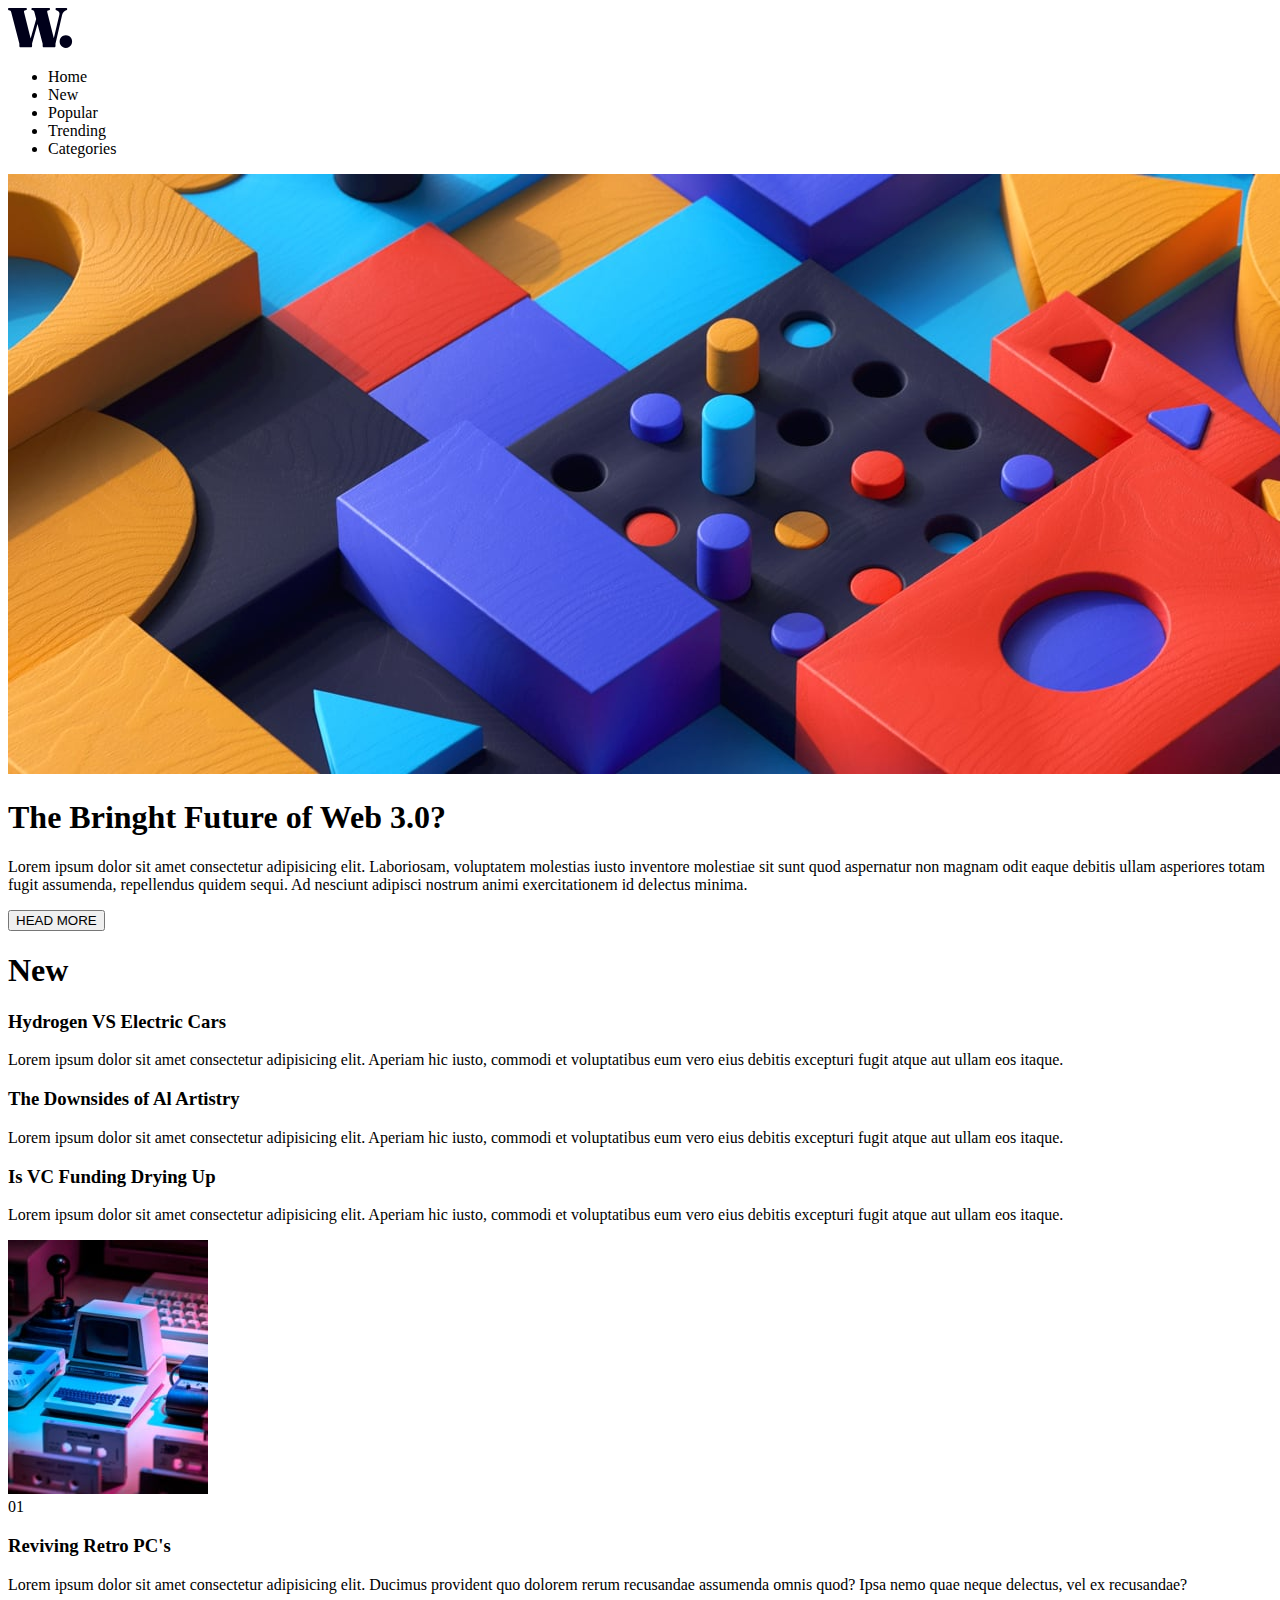
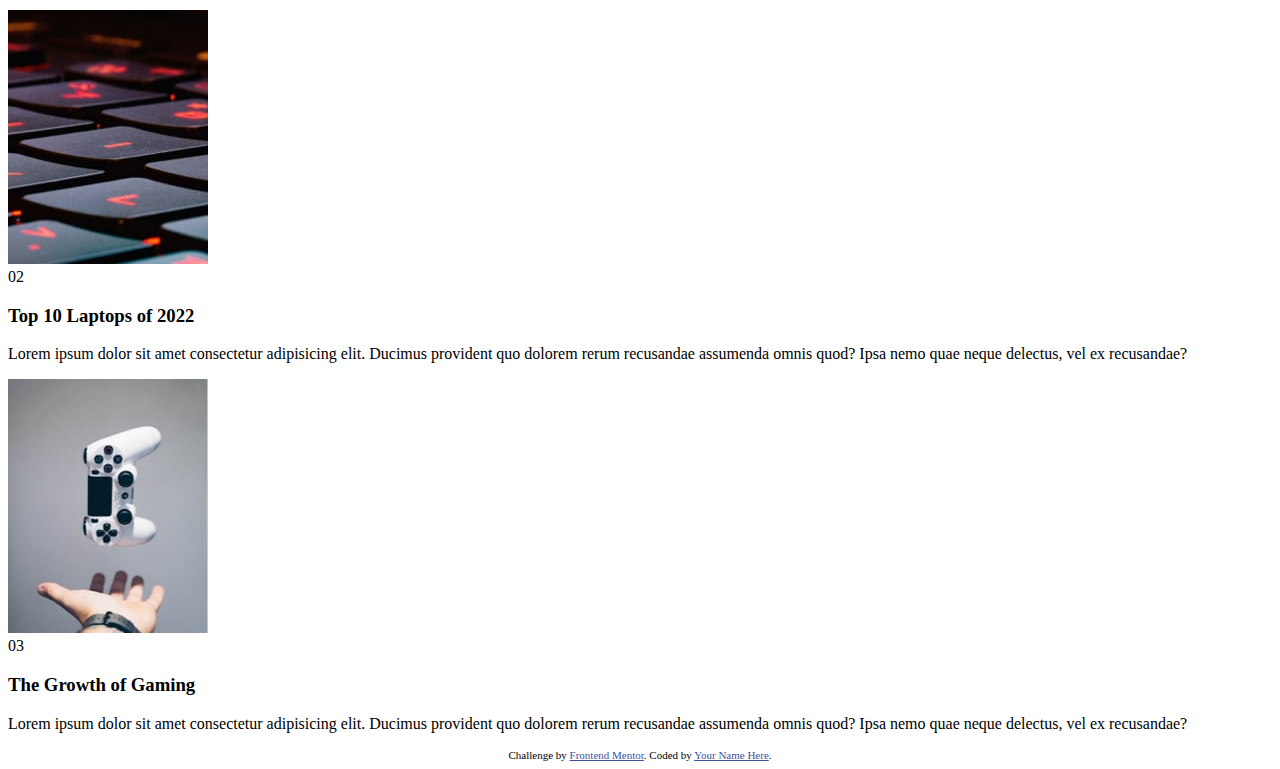
==== news-homepage-main/index.html @ 05798eb9 "Começando um novo projeto de Homepage com HTML e CSS" ====
<!DOCTYPE html>
<html lang="pt-br">
<head>
  <meta charset="UTF-8">
  <meta name="viewport" content="width=device-width, initial-scale=1.0"> <!-- displays site properly based on user's device -->

  <link rel="icon" type="image/png" sizes="32x32" href="./assets/images/favicon-32x32.png">
  
  <title>Frontend Mentor | News homepage</title>

  <!-- Feel free to remove these styles or customise in your own stylesheet 👍 -->
  <style>
    .attribution { font-size: 11px; text-align: center; }
    .attribution a { color: hsl(228, 45%, 44%); }
  </style>
</head>
<body>
  <main id="container-main">
    <header id="container-header">
      <img src="/news-homepage-main/assets/images/logo.svg" alt="logo">
  
      <ul>
        <li>Home</li>
        <li>New</li>
        <li>Popular</li>
        <li>Trending</li>
        <li>Categories</li>
      </ul>
    </header>

    <section>
      <div>
        <img src="/news-homepage-main/assets/images/image-web-3-desktop.jpg" alt="imagem principal">
      </div>
  
      <div>
        <h1>The Bringht Future of Web 3.0?</h1>
      </div>
  
      <div>
        <p>Lorem ipsum dolor sit amet consectetur adipisicing elit. Laboriosam, voluptatem molestias iusto inventore molestiae sit sunt quod aspernatur non magnam odit eaque debitis ullam asperiores totam fugit assumenda, repellendus quidem sequi. Ad nesciunt adipisci nostrum animi exercitationem id delectus minima.</p>
        <button>HEAD MORE</button>
      </div>
    </section>
    
    <section>
      <div>
        <h1>New</h1>
        <div>
          <h3>Hydrogen VS Electric Cars</h3>
          <p>Lorem ipsum dolor sit amet consectetur adipisicing elit. Aperiam hic iusto, commodi et voluptatibus eum vero eius debitis excepturi fugit atque aut ullam eos itaque.</p>
        </div>
  
        <div>
          <h3>The Downsides of Al Artistry</h3>
          <p>Lorem ipsum dolor sit amet consectetur adipisicing elit. Aperiam hic iusto, commodi et voluptatibus eum vero eius debitis excepturi fugit atque aut ullam eos itaque.</p>
        </div>
  
        <div>
          <h3>Is VC Funding Drying Up</h3>
          <p>Lorem ipsum dolor sit amet consectetur adipisicing elit. Aperiam hic iusto, commodi et voluptatibus eum vero eius debitis excepturi fugit atque aut ullam eos itaque.</p>
        </div>
      </div>
    </section>
    
    <section>
      <div>
        <div>
          <div>
            <img src="/news-homepage-main/assets/images/image-retro-pcs.jpg" alt="retro">
          </div>
          <div>
            <span>01</span>
            <h3>Reviving Retro PC's</h3>
            <p>
              Lorem ipsum dolor sit amet consectetur adipisicing elit. Ducimus provident quo dolorem rerum recusandae assumenda omnis quod? Ipsa nemo quae neque delectus, vel ex recusandae?
            </p>
          </div>
        </div>
  
        <div>
          <div>
            <img src="/news-homepage-main/assets/images/image-top-laptops.jpg" alt="laptops">
          </div>
          <div>
            <span>02</span>
            <h3>Top 10 Laptops of 2022</h3>
            <p>
              Lorem ipsum dolor sit amet consectetur adipisicing elit. Ducimus provident quo dolorem rerum recusandae assumenda omnis quod? Ipsa nemo quae neque delectus, vel ex recusandae?
            </p>
          </div>
        </div>
  
        <div>
          <div>
            <img src="/news-homepage-main/assets/images/image-gaming-growth.jpg" alt="gaming control">
          </div>
          <div>
            <span>03</span>
            <h3>The Growth of Gaming</h3>
            <p>
              Lorem ipsum dolor sit amet consectetur adipisicing elit. Ducimus provident quo dolorem rerum recusandae assumenda omnis quod? Ipsa nemo quae neque delectus, vel ex recusandae?
            </p>
          </div>
        </div>
      </div>
    </section>

    <div class="attribution">
      Challenge by <a href="https://www.frontendmentor.io?ref=challenge" target="_blank">Frontend Mentor</a>. 
      Coded by <a href="#">Your Name Here</a>.
    </div>
  </main>
</body>
</html>
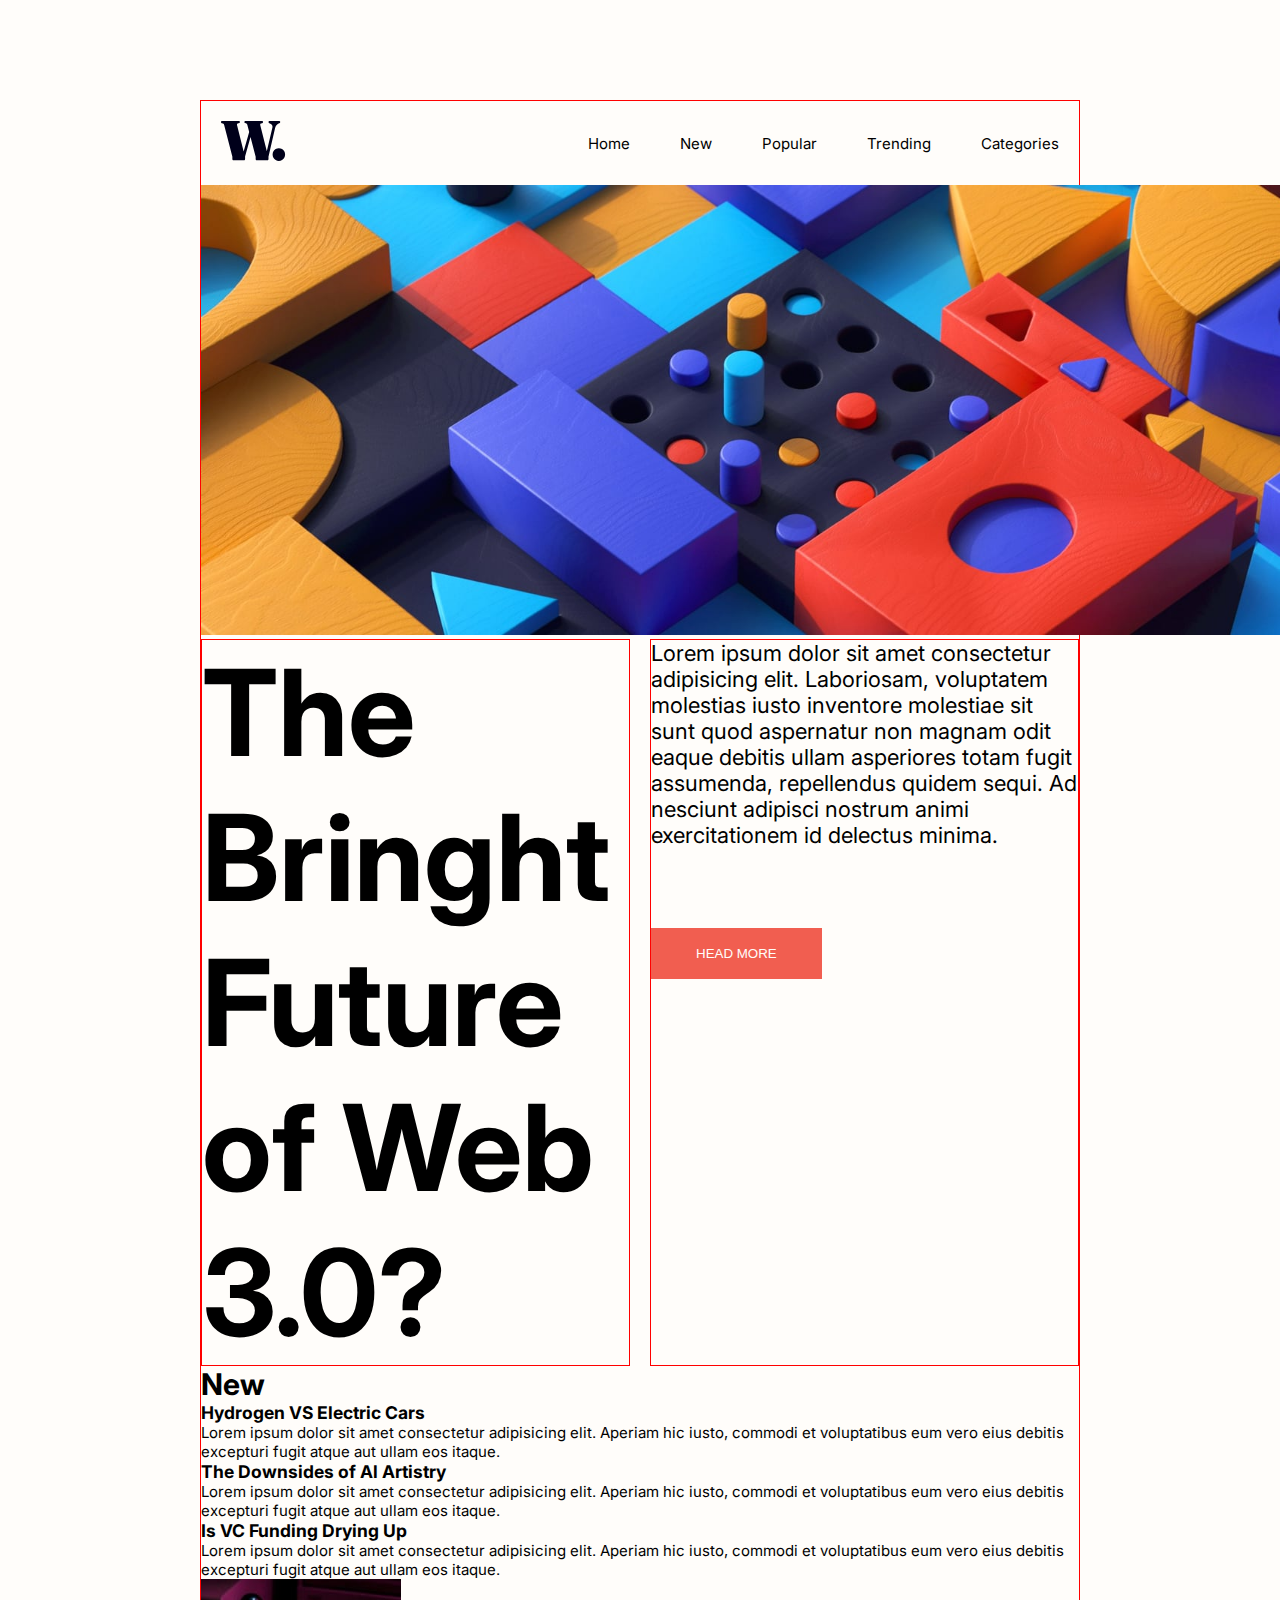
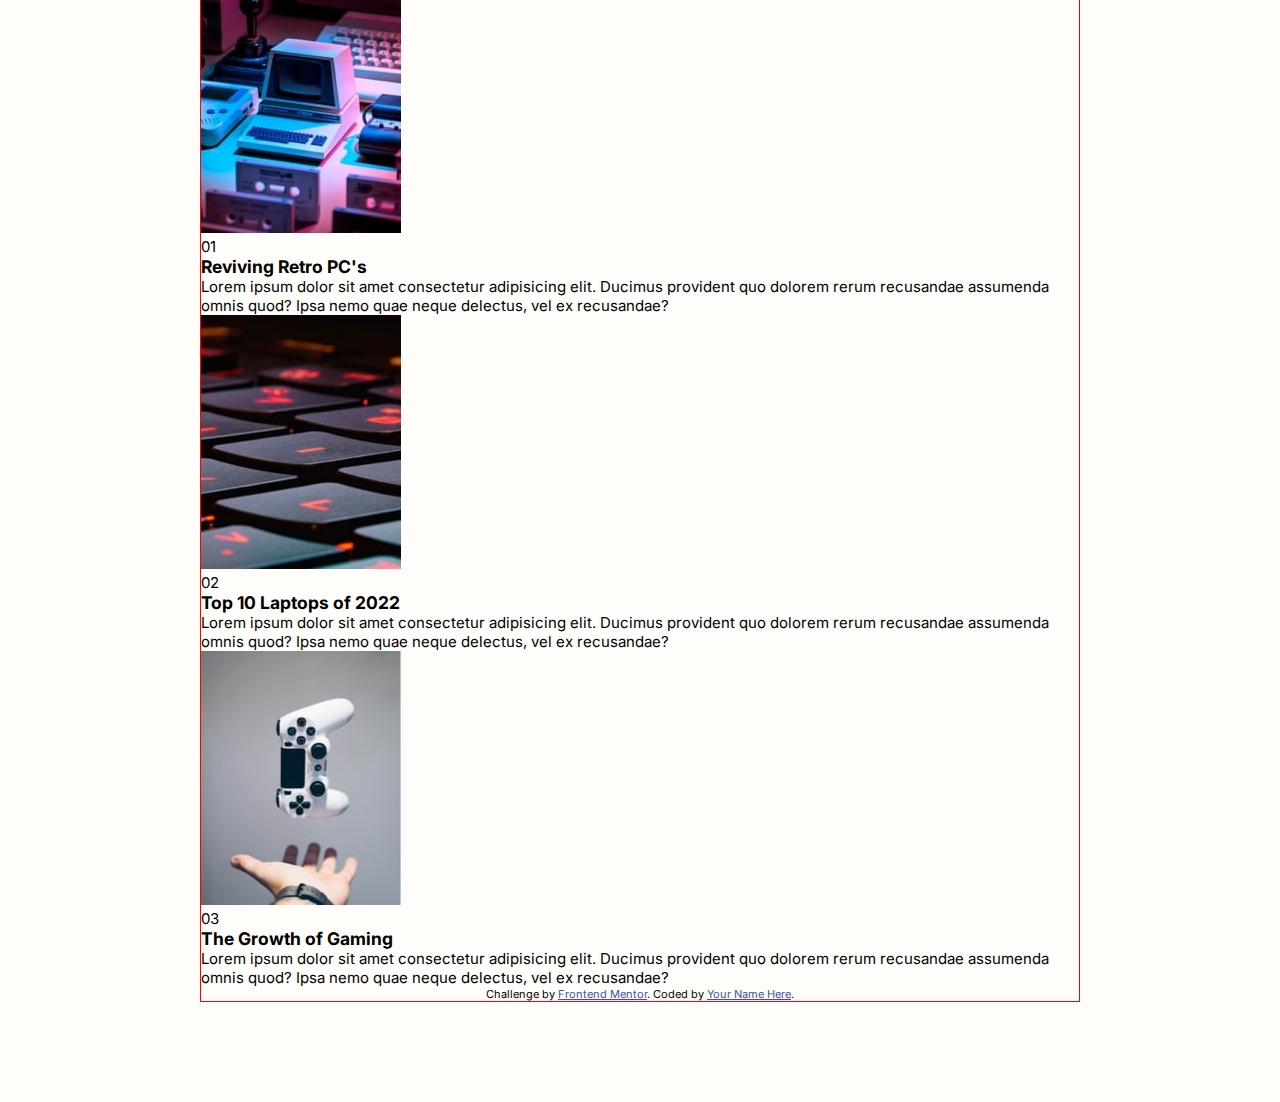
==== commit 0897b184: "manipulei o Header e alguns detalhes da section" ====
--- a/news-homepage-main/index.html
+++ b/news-homepage-main/index.html
@@ -8,6 +8,8 @@
   
   <title>Frontend Mentor | News homepage</title>
 
+  <link rel="stylesheet" href="style.css">
+
   <!-- Feel free to remove these styles or customise in your own stylesheet 👍 -->
   <style>
     .attribution { font-size: 11px; text-align: center; }
@@ -17,29 +19,32 @@
 <body>
   <main id="container-main">
     <header id="container-header">
-      <img src="/news-homepage-main/assets/images/logo.svg" alt="logo">
-  
-      <ul>
-        <li>Home</li>
-        <li>New</li>
-        <li>Popular</li>
-        <li>Trending</li>
-        <li>Categories</li>
-      </ul>
+      <div>
+        <img src="/news-homepage-main/assets/images/logo.svg" alt="logo">
+      </div>
+      <div>
+        <ul id="list-menu">
+          <li>Home</li>
+          <li>New</li>
+          <li>Popular</li>
+          <li>Trending</li>
+          <li>Categories</li>
+        </ul>
+      </div>
     </header>
 
     <section>
-      <div>
-        <img src="/news-homepage-main/assets/images/image-web-3-desktop.jpg" alt="imagem principal">
-      </div>
+        <img class="image-principal" src="/news-homepage-main/assets/images/image-web-3-desktop.jpg" alt="imagem principal">
   
-      <div>
-        <h1>The Bringht Future of Web 3.0?</h1>
-      </div>
-  
-      <div>
-        <p>Lorem ipsum dolor sit amet consectetur adipisicing elit. Laboriosam, voluptatem molestias iusto inventore molestiae sit sunt quod aspernatur non magnam odit eaque debitis ullam asperiores totam fugit assumenda, repellendus quidem sequi. Ad nesciunt adipisci nostrum animi exercitationem id delectus minima.</p>
-        <button>HEAD MORE</button>
+      <div id="titulo-text">
+        <div class="h1-big">
+          <h1>The Bringht Future of Web 3.0?</h1>
+        </div>
+    
+        <div class="p-text">
+          <p>Lorem ipsum dolor sit amet consectetur adipisicing elit. Laboriosam, voluptatem molestias iusto inventore molestiae sit sunt quod aspernatur non magnam odit eaque debitis ullam asperiores totam fugit assumenda, repellendus quidem sequi. Ad nesciunt adipisci nostrum animi exercitationem id delectus minima.</p>
+          <button class="bt">HEAD MORE</button>
+        </div>
       </div>
     </section>
     
--- a/news-homepage-main/style.css
+++ b/news-homepage-main/style.css
@@ -0,0 +1,66 @@
+@import url('https://fonts.googleapis.com/css2?family=Inter:wght@400;700;800&family=Lexend+Deca&family=Oswald:wght@200&display=swap');
+
+* {
+    padding: 0;
+    margin: 0;
+    box-sizing: border-box;
+}
+
+body {
+    background-color: hsl(36, 100%, 99%);
+    font-family: Inter, sans sans-serif;
+    font-size: 15px;
+}
+
+#container-main {
+    margin: 100px 200px;
+    border: red solid 1px;
+}
+
+#container-header {
+    display: flex;
+    justify-content: space-between;
+    align-items: center;
+    flex-direction: row;
+    padding: 20px;
+}
+
+#list-menu {
+    display: flex;
+    align-items: center;
+    flex-direction: row;
+    gap: 50px;
+    list-style-type: none;
+}
+
+.image-principal {
+    width: 1100px;
+    height: 450px;
+}
+
+#titulo-text {
+    display: flex;
+    flex-direction: row;
+    gap: 20px;
+}
+
+.h1-big {
+    border: red solid 1px;
+    width: 540px;
+    font-size: 60px;
+}
+
+.p-text {
+    border: red solid 1px;
+    width: 540px;
+    font-size: 22px;
+}
+
+.bt {
+    margin-top: 80px;
+    background-color: hsl(5, 85%, 63%);
+    color: hsl(36, 100%, 99%);
+    border: none;
+    padding: 18px 45px;
+
+}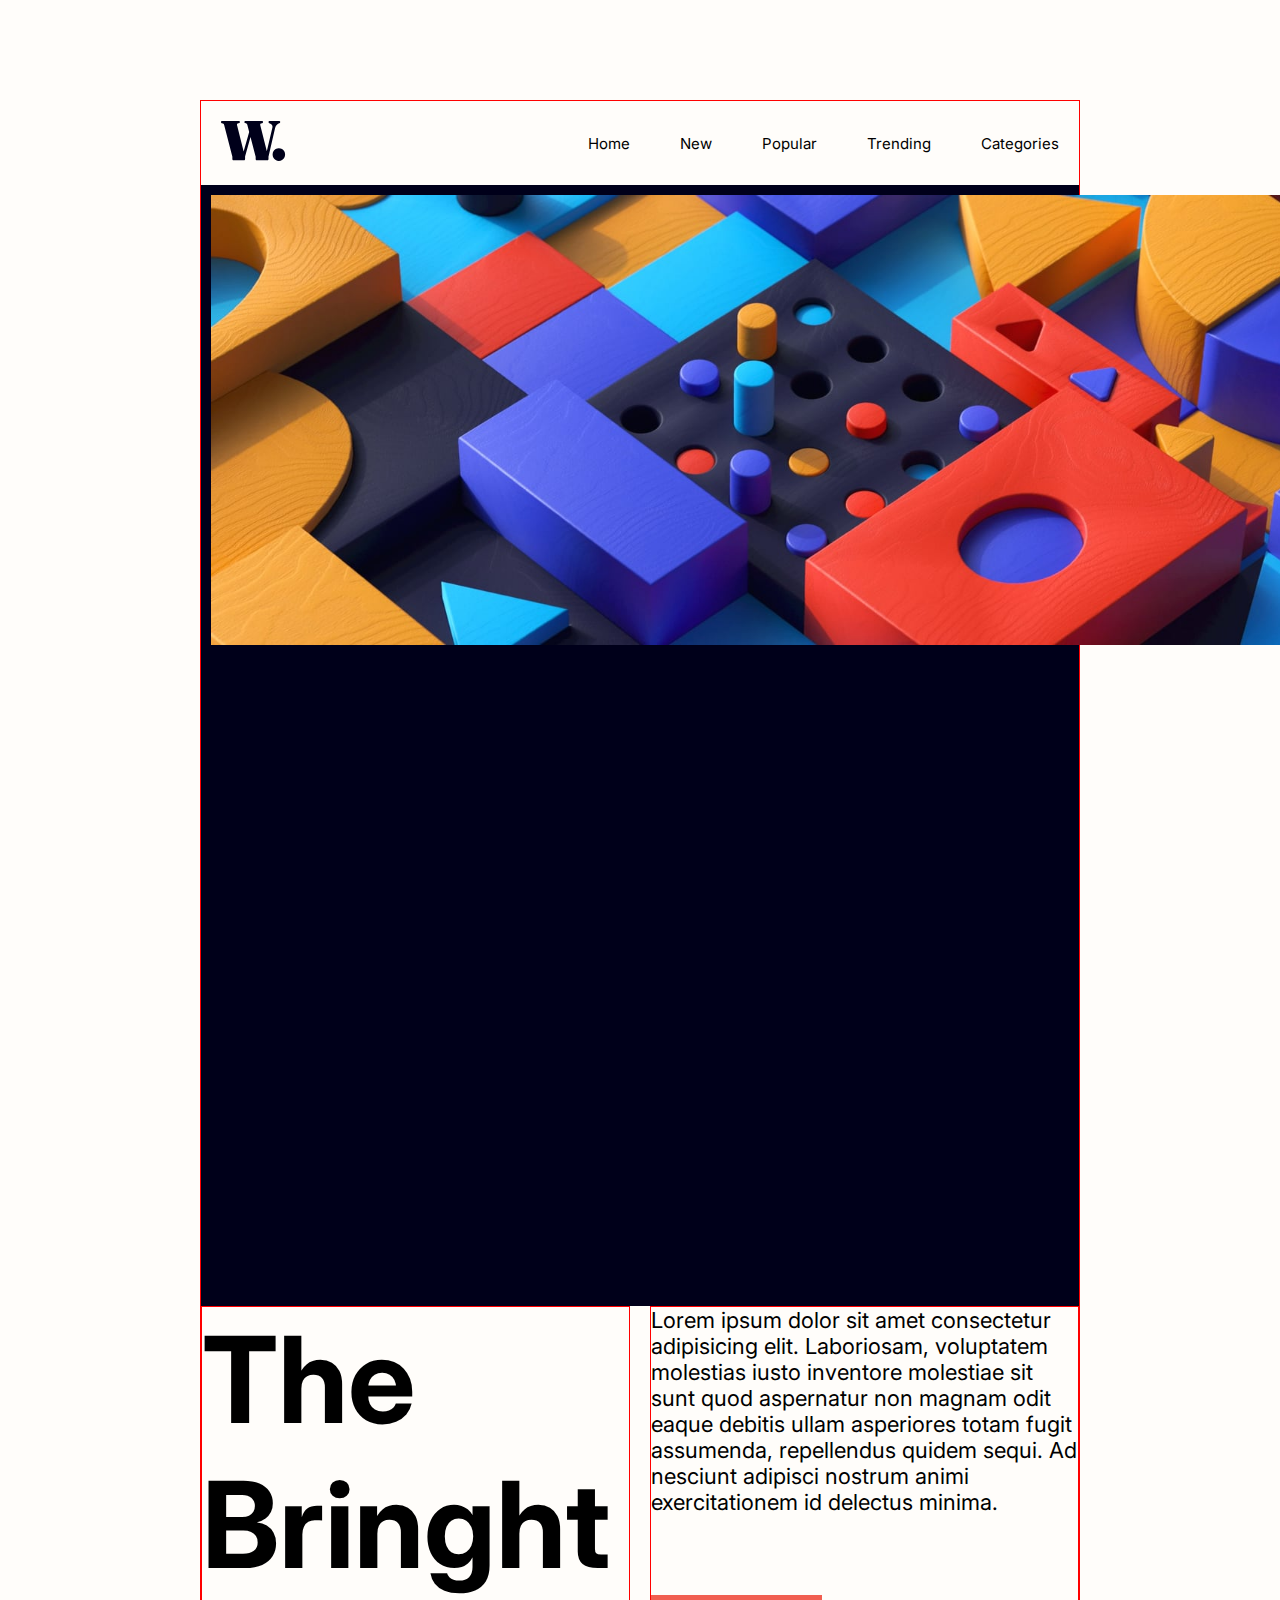
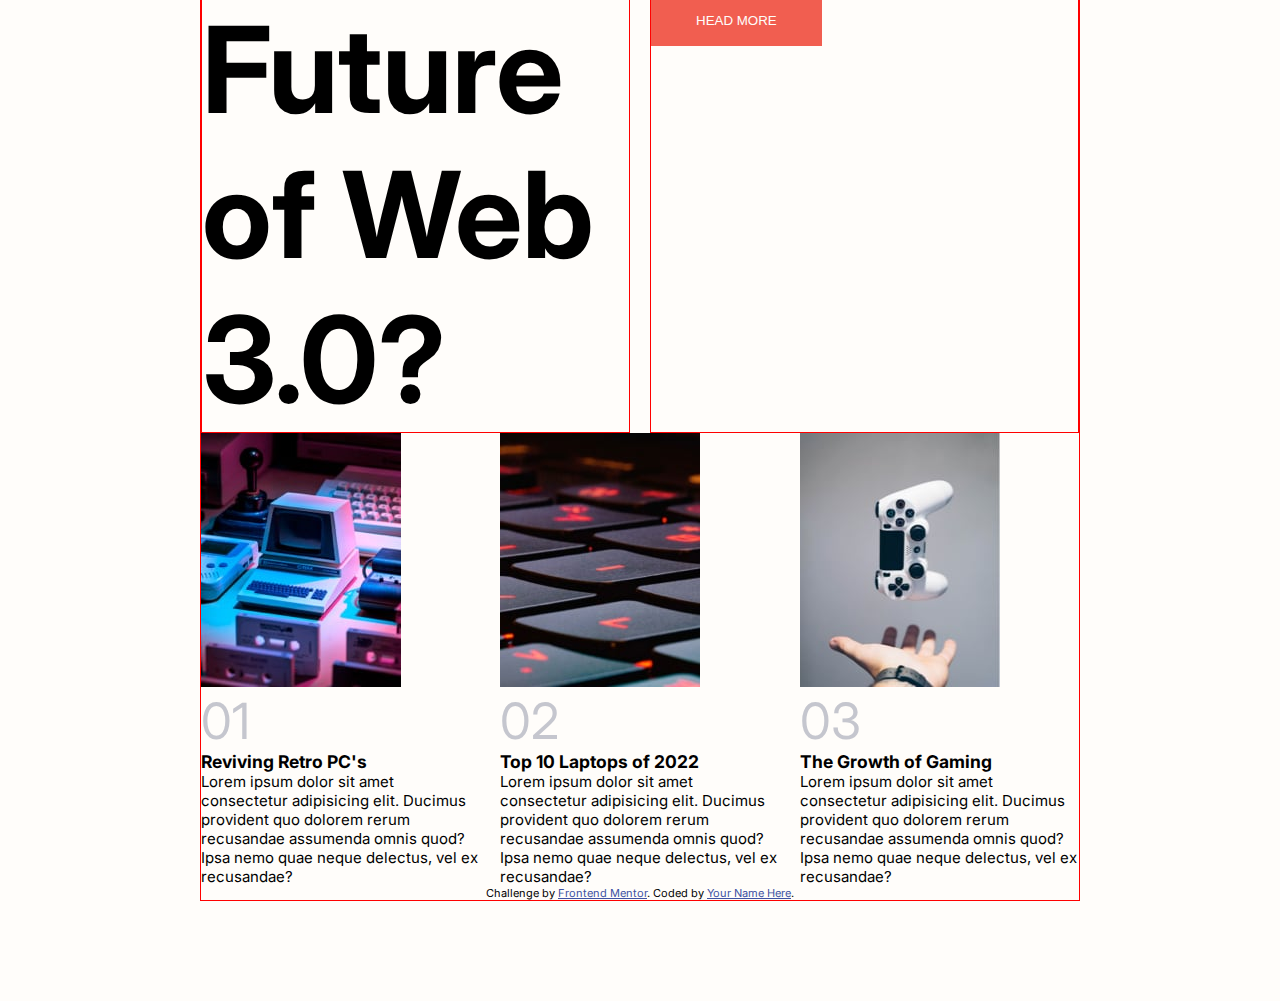
==== commit dfd7d4a8: "continuei os estudos de flex-box" ====
--- a/news-homepage-main/index.html
+++ b/news-homepage-main/index.html
@@ -33,9 +33,32 @@
       </div>
     </header>
 
-    <section>
-        <img class="image-principal" src="/news-homepage-main/assets/images/image-web-3-desktop.jpg" alt="imagem principal">
-  
+    <section id="section1">
+      <div class="aside">
+        <div>
+          <img class="image-principal" src="/news-homepage-main/assets/images/image-web-3-desktop.jpg" alt="imagem principal">
+        </div>
+        <div class="parag">
+          <div class="h1-aside">
+            <h1>New</h1>
+          </div>
+          <div class="items">
+            <h3>Hydrogen VS Electric Cars</h3>
+            <p>Lorem ipsum dolor sit amet consectetur adipisicing elit. Aperiam hic iusto, commodi et voluptatibus eum vero eius debitis excepturi fugit atque aut ullam eos itaque.</p>
+          </div>
+    
+          <div class="items">
+            <h3>The Downsides of Al Artistry</h3>
+            <p>Lorem ipsum dolor sit amet consectetur adipisicing elit. Aperiam hic iusto, commodi et voluptatibus eum vero eius debitis excepturi fugit atque aut ullam eos itaque.</p>
+          </div>
+    
+          <div class="items">
+            <h3>Is VC Funding Drying Up</h3>
+            <p>Lorem ipsum dolor sit amet consectetur adipisicing elit. Aperiam hic iusto, commodi et voluptatibus eum vero eius debitis excepturi fugit atque aut ullam eos itaque.</p>
+          </div>
+        </div>
+      </div>
+
       <div id="titulo-text">
         <div class="h1-big">
           <h1>The Bringht Future of Web 3.0?</h1>
@@ -48,29 +71,9 @@
       </div>
     </section>
     
-    <section>
-      <div>
-        <h1>New</h1>
-        <div>
-          <h3>Hydrogen VS Electric Cars</h3>
-          <p>Lorem ipsum dolor sit amet consectetur adipisicing elit. Aperiam hic iusto, commodi et voluptatibus eum vero eius debitis excepturi fugit atque aut ullam eos itaque.</p>
-        </div>
-  
-        <div>
-          <h3>The Downsides of Al Artistry</h3>
-          <p>Lorem ipsum dolor sit amet consectetur adipisicing elit. Aperiam hic iusto, commodi et voluptatibus eum vero eius debitis excepturi fugit atque aut ullam eos itaque.</p>
-        </div>
-  
-        <div>
-          <h3>Is VC Funding Drying Up</h3>
-          <p>Lorem ipsum dolor sit amet consectetur adipisicing elit. Aperiam hic iusto, commodi et voluptatibus eum vero eius debitis excepturi fugit atque aut ullam eos itaque.</p>
-        </div>
-      </div>
-    </section>
-    
-    <section>
-      <div>
-        <div>
+    <section id="section2">
+      <div class="itemsSection2">
+        <div class="parag2">
           <div>
             <img src="/news-homepage-main/assets/images/image-retro-pcs.jpg" alt="retro">
           </div>
@@ -82,8 +85,10 @@
             </p>
           </div>
         </div>
-  
-        <div>
+      </div>
+
+      <div class="itemsSection2">
+        <div class="parag2">
           <div>
             <img src="/news-homepage-main/assets/images/image-top-laptops.jpg" alt="laptops">
           </div>
@@ -95,8 +100,10 @@
             </p>
           </div>
         </div>
-  
-        <div>
+      </div>
+
+      <div class="itemsSection2">
+        <div class="parag2">
           <div>
             <img src="/news-homepage-main/assets/images/image-gaming-growth.jpg" alt="gaming control">
           </div>
--- a/news-homepage-main/style.css
+++ b/news-homepage-main/style.css
@@ -15,6 +15,8 @@
 #container-main {
     margin: 100px 200px;
     border: red solid 1px;
+    display: flex;
+    flex-direction: column;
 }
 
 #container-header {
@@ -38,10 +40,37 @@
     height: 450px;
 }
 
+#section1 {
+    display: flex;
+    flex-direction:column;
+}
+
 #titulo-text {
     display: flex;
     flex-direction: row;
     gap: 20px;
+}
+
+.aside {
+    background-color: hsl(240, 100%, 5%);
+    display: flex;
+    flex-direction: row;
+    padding: 10px;
+}
+
+.parag {
+    display: flex;
+    flex-direction: column;
+}
+
+.h1-aside > h1 {
+    color: hsl(35, 77%, 62%);
+}
+.items > h3 {
+    color: hsl(36, 100%, 99%);
+}
+.items > p {
+    color: hsl(233, 8%, 79%);
 }
 
 .h1-big {
@@ -62,5 +91,26 @@
     color: hsl(36, 100%, 99%);
     border: none;
     padding: 18px 45px;
+}
 
+#section2 {
+    display: flex;
+    flex-direction: row;
+    gap: 20px;
+}
+
+.itemsSection2 {
+    display: flex;
+    align-items: center;
+    flex-direction: row;
+    gap: 20px;
+}
+
+.parag2 {
+    gap: 10px;
+}
+
+span {
+    font-size: 50px;
+    color: hsl(233, 8%, 79%);
 }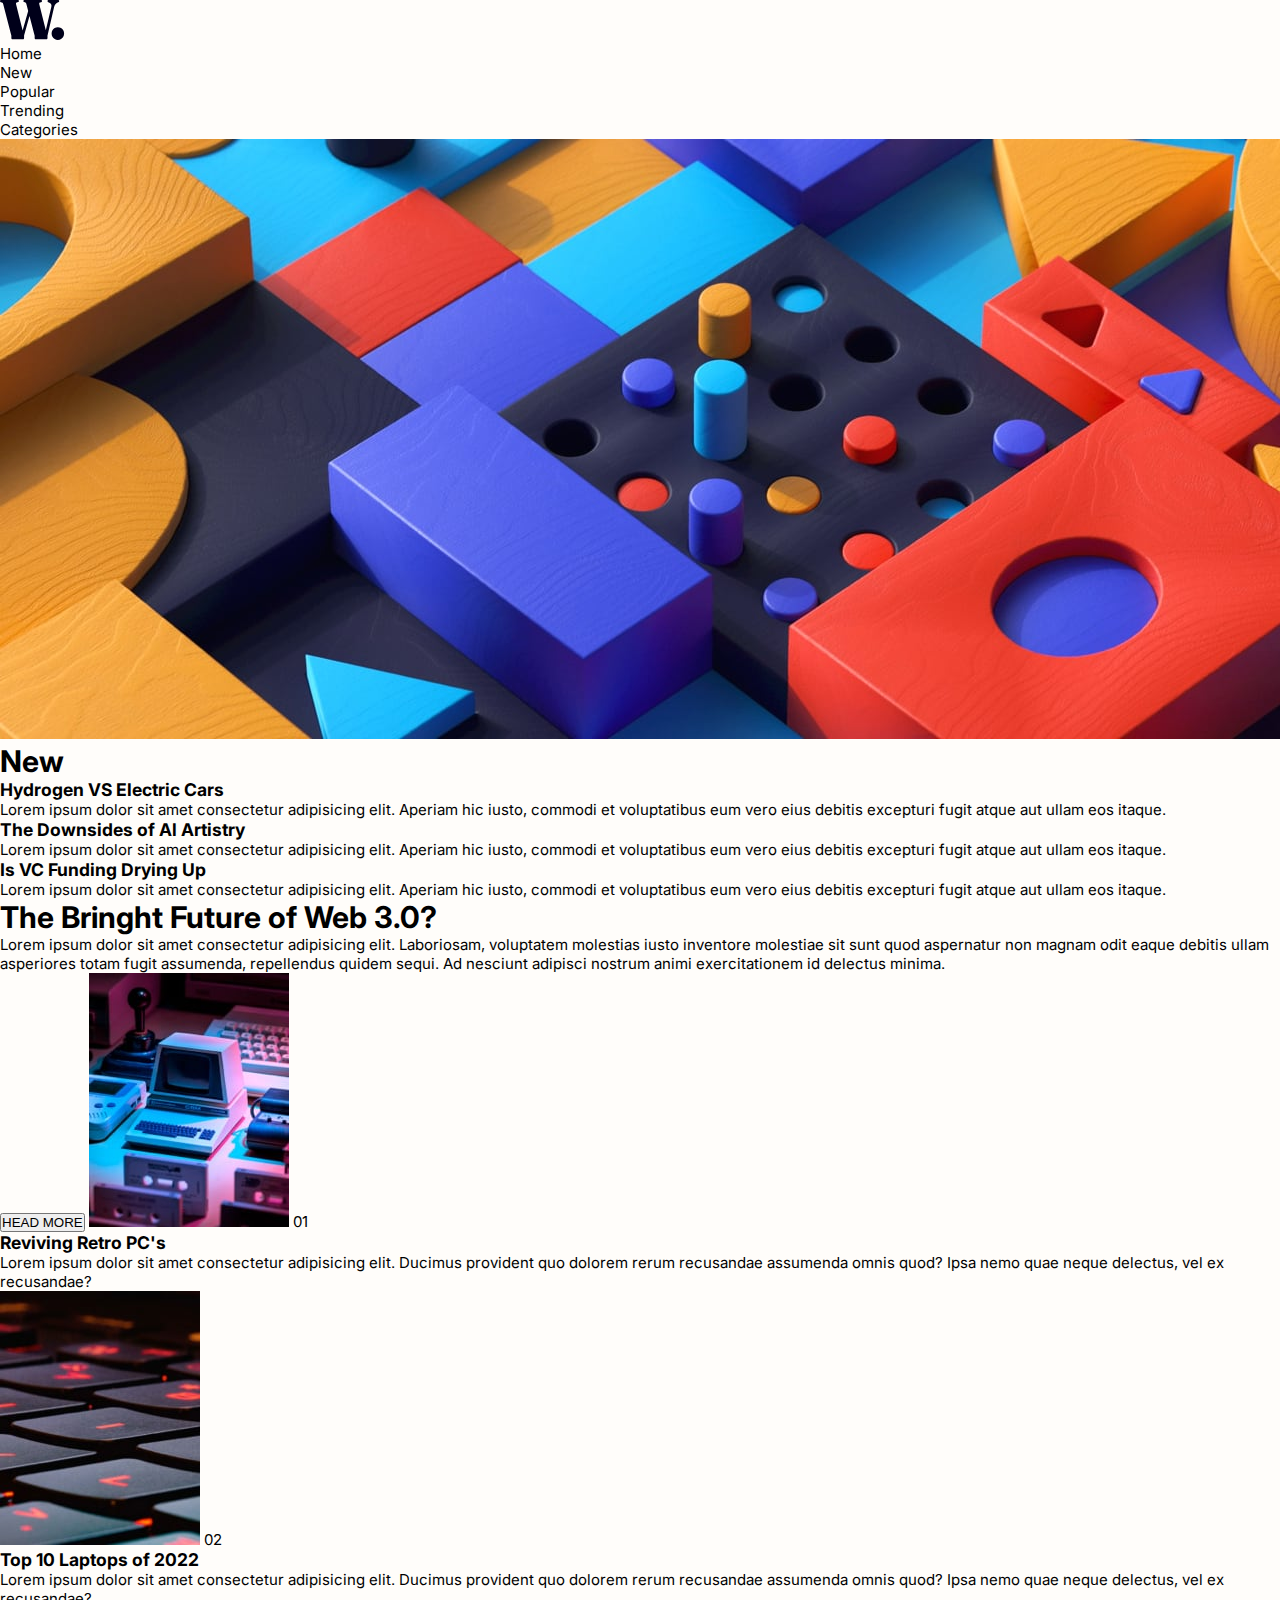
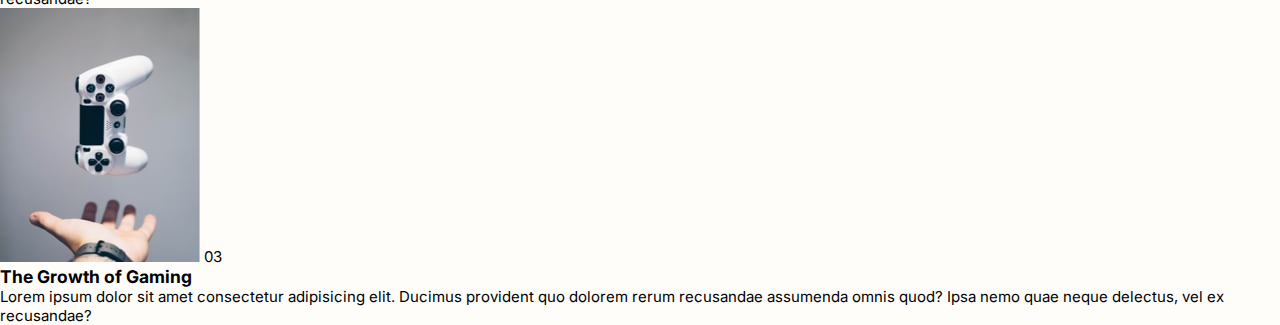
==== commit ce3b3540: "começando de novo com os novos conhecimentos de display flex" ====
--- a/news-homepage-main/index.html
+++ b/news-homepage-main/index.html
@@ -2,25 +2,16 @@
 <html lang="pt-br">
 <head>
   <meta charset="UTF-8">
-  <meta name="viewport" content="width=device-width, initial-scale=1.0"> <!-- displays site properly based on user's device -->
-
+  <meta name="viewport" content="width=device-width, initial-scale=1.0">
+  <title>Frontend Mentor | News homepage</title>
+  <link rel="stylesheet" href="style.css">
   <link rel="icon" type="image/png" sizes="32x32" href="./assets/images/favicon-32x32.png">
-  
-  <title>Frontend Mentor | News homepage</title>
-
-  <link rel="stylesheet" href="style.css">
-
-  <!-- Feel free to remove these styles or customise in your own stylesheet 👍 -->
-  <style>
-    .attribution { font-size: 11px; text-align: center; }
-    .attribution a { color: hsl(228, 45%, 44%); }
-  </style>
 </head>
 <body>
-  <main id="container-main">
-    <header id="container-header">
+  <main>
+    <header>
       <div>
-        <img src="/news-homepage-main/assets/images/logo.svg" alt="logo">
+        <img src="./assets/images/logo.svg" alt="logo">
       </div>
       <div>
         <ul id="list-menu">
@@ -32,96 +23,37 @@
         </ul>
       </div>
     </header>
-
     <section id="section1">
-      <div class="aside">
-        <div>
-          <img class="image-principal" src="/news-homepage-main/assets/images/image-web-3-desktop.jpg" alt="imagem principal">
-        </div>
-        <div class="parag">
-          <div class="h1-aside">
-            <h1>New</h1>
-          </div>
-          <div class="items">
-            <h3>Hydrogen VS Electric Cars</h3>
-            <p>Lorem ipsum dolor sit amet consectetur adipisicing elit. Aperiam hic iusto, commodi et voluptatibus eum vero eius debitis excepturi fugit atque aut ullam eos itaque.</p>
-          </div>
-    
-          <div class="items">
-            <h3>The Downsides of Al Artistry</h3>
-            <p>Lorem ipsum dolor sit amet consectetur adipisicing elit. Aperiam hic iusto, commodi et voluptatibus eum vero eius debitis excepturi fugit atque aut ullam eos itaque.</p>
-          </div>
-    
-          <div class="items">
-            <h3>Is VC Funding Drying Up</h3>
-            <p>Lorem ipsum dolor sit amet consectetur adipisicing elit. Aperiam hic iusto, commodi et voluptatibus eum vero eius debitis excepturi fugit atque aut ullam eos itaque.</p>
-          </div>
-        </div>
-      </div>
-
-      <div id="titulo-text">
-        <div class="h1-big">
-          <h1>The Bringht Future of Web 3.0?</h1>
-        </div>
-    
-        <div class="p-text">
-          <p>Lorem ipsum dolor sit amet consectetur adipisicing elit. Laboriosam, voluptatem molestias iusto inventore molestiae sit sunt quod aspernatur non magnam odit eaque debitis ullam asperiores totam fugit assumenda, repellendus quidem sequi. Ad nesciunt adipisci nostrum animi exercitationem id delectus minima.</p>
-          <button class="bt">HEAD MORE</button>
-        </div>
-      </div>
+      <img class="image-principal" src="./assets/images/image-web-3-desktop.jpg" alt="imagem principal">
+      <h1>New</h1>
+      <h3>Hydrogen VS Electric Cars</h3>
+      <p>Lorem ipsum dolor sit amet consectetur adipisicing elit. Aperiam hic iusto, commodi et voluptatibus eum vero eius debitis excepturi fugit atque aut ullam eos itaque.</p>
+      <h3>The Downsides of Al Artistry</h3>
+      <p>Lorem ipsum dolor sit amet consectetur adipisicing elit. Aperiam hic iusto, commodi et voluptatibus eum vero eius debitis excepturi fugit atque aut ullam eos itaque.</p>
+      <h3>Is VC Funding Drying Up</h3>
+      <p>Lorem ipsum dolor sit amet consectetur adipisicing elit. Aperiam hic iusto, commodi et voluptatibus eum vero eius debitis excepturi fugit atque aut ullam eos itaque.</p>
+      <h1>The Bringht Future of Web 3.0?</h1>
+      <p>Lorem ipsum dolor sit amet consectetur adipisicing elit. Laboriosam, voluptatem molestias iusto inventore molestiae sit sunt quod aspernatur non magnam odit eaque debitis ullam asperiores totam fugit assumenda, repellendus quidem sequi. Ad nesciunt adipisci nostrum animi exercitationem id delectus minima.</p>
+      <button class="bt">HEAD MORE</button>
+      <img src="./assets/images/image-retro-pcs.jpg" alt="retro">
+      <span>01</span>
+      <h3>Reviving Retro PC's</h3>
+      <p>
+        Lorem ipsum dolor sit amet consectetur adipisicing elit. Ducimus provident quo dolorem rerum recusandae assumenda omnis quod? Ipsa nemo quae neque delectus, vel ex recusandae?
+      </p>
+      <img src="./assets/images/image-top-laptops.jpg" alt="laptops">
+      <span>02</span>
+      <h3>Top 10 Laptops of 2022</h3>
+      <p>
+        Lorem ipsum dolor sit amet consectetur adipisicing elit. Ducimus provident quo dolorem rerum recusandae assumenda omnis quod? Ipsa nemo quae neque delectus, vel ex recusandae?
+      </p>
+      <img src="./assets/images/image-gaming-growth.jpg" alt="gaming control">
+      <span>03</span>
+      <h3>The Growth of Gaming</h3>
+      <p>
+        Lorem ipsum dolor sit amet consectetur adipisicing elit. Ducimus provident quo dolorem rerum recusandae assumenda omnis quod? Ipsa nemo quae neque delectus, vel ex recusandae?
+      </p>
     </section>
-    
-    <section id="section2">
-      <div class="itemsSection2">
-        <div class="parag2">
-          <div>
-            <img src="/news-homepage-main/assets/images/image-retro-pcs.jpg" alt="retro">
-          </div>
-          <div>
-            <span>01</span>
-            <h3>Reviving Retro PC's</h3>
-            <p>
-              Lorem ipsum dolor sit amet consectetur adipisicing elit. Ducimus provident quo dolorem rerum recusandae assumenda omnis quod? Ipsa nemo quae neque delectus, vel ex recusandae?
-            </p>
-          </div>
-        </div>
-      </div>
-
-      <div class="itemsSection2">
-        <div class="parag2">
-          <div>
-            <img src="/news-homepage-main/assets/images/image-top-laptops.jpg" alt="laptops">
-          </div>
-          <div>
-            <span>02</span>
-            <h3>Top 10 Laptops of 2022</h3>
-            <p>
-              Lorem ipsum dolor sit amet consectetur adipisicing elit. Ducimus provident quo dolorem rerum recusandae assumenda omnis quod? Ipsa nemo quae neque delectus, vel ex recusandae?
-            </p>
-          </div>
-        </div>
-      </div>
-
-      <div class="itemsSection2">
-        <div class="parag2">
-          <div>
-            <img src="/news-homepage-main/assets/images/image-gaming-growth.jpg" alt="gaming control">
-          </div>
-          <div>
-            <span>03</span>
-            <h3>The Growth of Gaming</h3>
-            <p>
-              Lorem ipsum dolor sit amet consectetur adipisicing elit. Ducimus provident quo dolorem rerum recusandae assumenda omnis quod? Ipsa nemo quae neque delectus, vel ex recusandae?
-            </p>
-          </div>
-        </div>
-      </div>
-    </section>
-
-    <div class="attribution">
-      Challenge by <a href="https://www.frontendmentor.io?ref=challenge" target="_blank">Frontend Mentor</a>. 
-      Coded by <a href="#">Your Name Here</a>.
-    </div>
   </main>
 </body>
-</html>
+</html>--- a/news-homepage-main/style.css
+++ b/news-homepage-main/style.css
@@ -10,107 +10,4 @@
     background-color: hsl(36, 100%, 99%);
     font-family: Inter, sans sans-serif;
     font-size: 15px;
-}
-
-#container-main {
-    margin: 100px 200px;
-    border: red solid 1px;
-    display: flex;
-    flex-direction: column;
-}
-
-#container-header {
-    display: flex;
-    justify-content: space-between;
-    align-items: center;
-    flex-direction: row;
-    padding: 20px;
-}
-
-#list-menu {
-    display: flex;
-    align-items: center;
-    flex-direction: row;
-    gap: 50px;
-    list-style-type: none;
-}
-
-.image-principal {
-    width: 1100px;
-    height: 450px;
-}
-
-#section1 {
-    display: flex;
-    flex-direction:column;
-}
-
-#titulo-text {
-    display: flex;
-    flex-direction: row;
-    gap: 20px;
-}
-
-.aside {
-    background-color: hsl(240, 100%, 5%);
-    display: flex;
-    flex-direction: row;
-    padding: 10px;
-}
-
-.parag {
-    display: flex;
-    flex-direction: column;
-}
-
-.h1-aside > h1 {
-    color: hsl(35, 77%, 62%);
-}
-.items > h3 {
-    color: hsl(36, 100%, 99%);
-}
-.items > p {
-    color: hsl(233, 8%, 79%);
-}
-
-.h1-big {
-    border: red solid 1px;
-    width: 540px;
-    font-size: 60px;
-}
-
-.p-text {
-    border: red solid 1px;
-    width: 540px;
-    font-size: 22px;
-}
-
-.bt {
-    margin-top: 80px;
-    background-color: hsl(5, 85%, 63%);
-    color: hsl(36, 100%, 99%);
-    border: none;
-    padding: 18px 45px;
-}
-
-#section2 {
-    display: flex;
-    flex-direction: row;
-    gap: 20px;
-}
-
-.itemsSection2 {
-    display: flex;
-    align-items: center;
-    flex-direction: row;
-    gap: 20px;
-}
-
-.parag2 {
-    gap: 10px;
-}
-
-span {
-    font-size: 50px;
-    color: hsl(233, 8%, 79%);
 }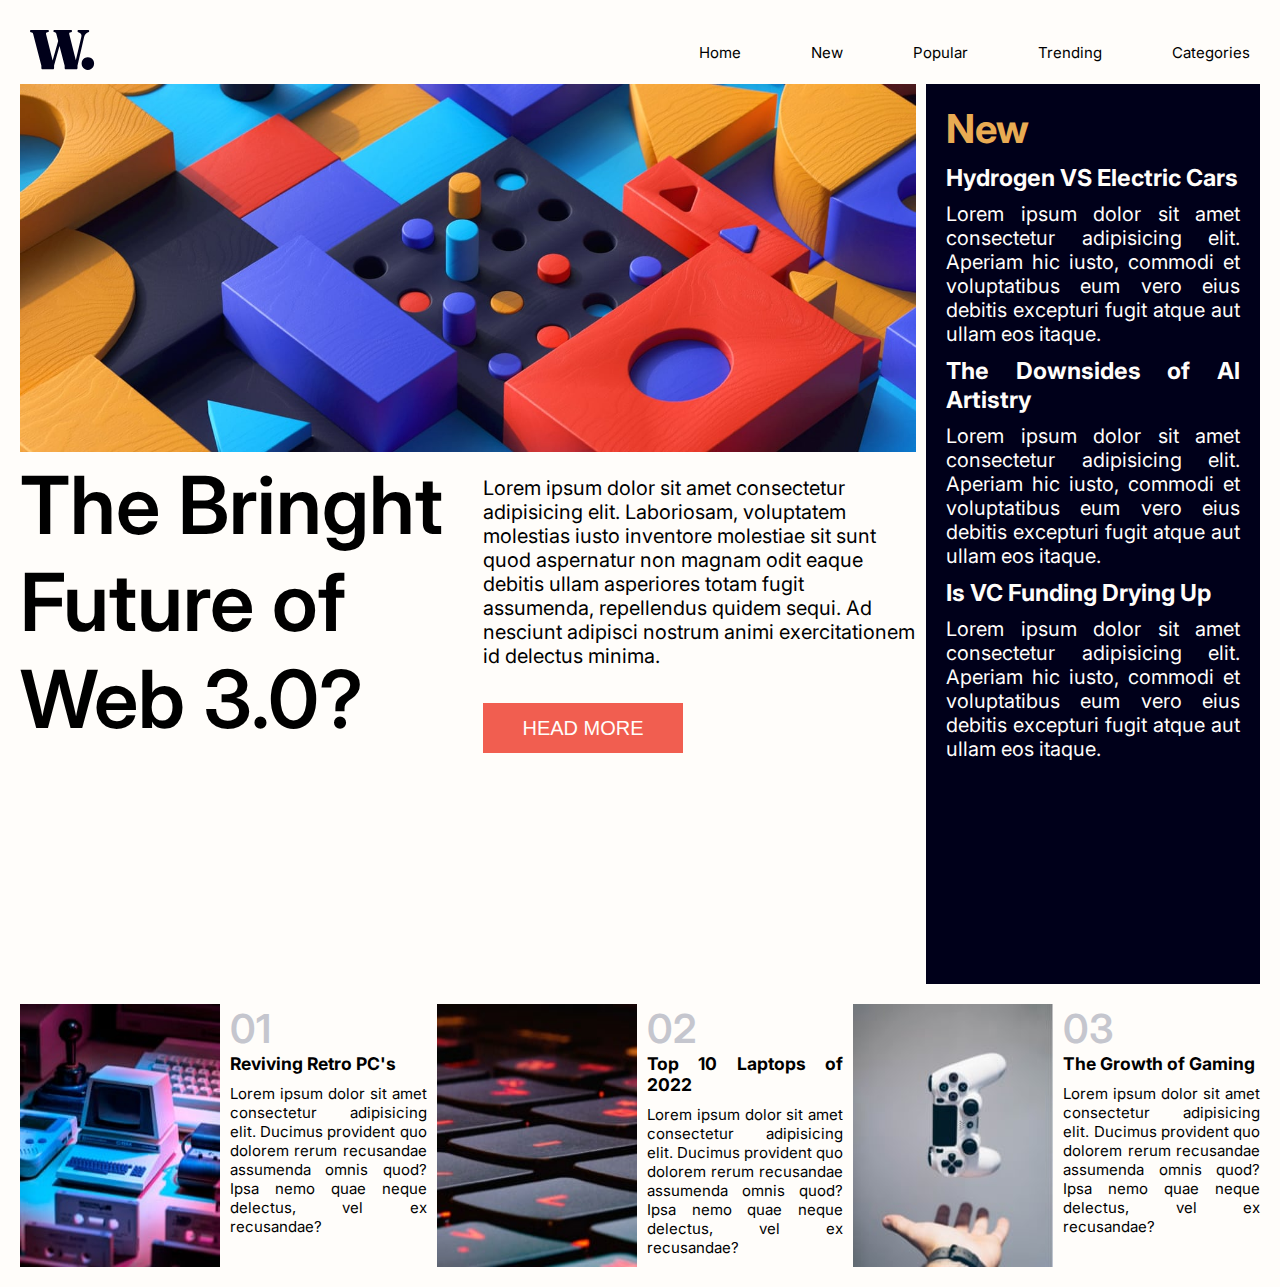
==== commit 1f005ddb: "desafio concluido" ====
--- a/news-homepage-main/index.html
+++ b/news-homepage-main/index.html
@@ -8,51 +8,69 @@
   <link rel="icon" type="image/png" sizes="32x32" href="./assets/images/favicon-32x32.png">
 </head>
 <body>
+  <header>
+    <div>
+      <img src="./assets/images/logo.svg" alt="logo">
+    </div>
+    <div>
+      <ul>
+        <li>Home</li>
+        <li>New</li>
+        <li>Popular</li>
+        <li>Trending</li>
+        <li>Categories</li>
+      </ul>
+    </div>
+  </header>
   <main>
-    <header>
-      <div>
-        <img src="./assets/images/logo.svg" alt="logo">
+    <div class="part-1">
+      <section class="conteudo-principal">
+        <img class="image-principal" src="./assets/images/image-web-3-desktop.jpg" alt="imagem principal">
+        <div class="container-principal">
+          <div class="titulo">
+            <span>The Bringht Future of Web 3.0?</span>
+          </div>
+          <div class="text-button">
+            <p>Lorem ipsum dolor sit amet consectetur adipisicing elit. Laboriosam, voluptatem molestias iusto inventore molestiae sit sunt quod aspernatur non magnam odit eaque debitis ullam asperiores totam fugit assumenda, repellendus quidem sequi. Ad nesciunt adipisci nostrum animi exercitationem id delectus minima.</p>
+            <button class="bt">HEAD MORE</button>
+          </div>
+        </div>
+      </section>
+      <aside>
+        <h1>New</h1>
+        <h3>Hydrogen VS Electric Cars</h3>
+        <p>Lorem ipsum dolor sit amet consectetur adipisicing elit. Aperiam hic iusto, commodi et voluptatibus eum vero eius debitis excepturi fugit atque aut ullam eos itaque.</p>
+        <h3>The Downsides of Al Artistry</h3>
+        <p>Lorem ipsum dolor sit amet consectetur adipisicing elit. Aperiam hic iusto, commodi et voluptatibus eum vero eius debitis excepturi fugit atque aut ullam eos itaque.</p>
+        <h3>Is VC Funding Drying Up</h3>
+        <p>Lorem ipsum dolor sit amet consectetur adipisicing elit. Aperiam hic iusto, commodi et voluptatibus eum vero eius debitis excepturi fugit atque aut ullam eos itaque.</p>
+      </aside>
+    </div>
+    <section class="conteudo-secundario">
+      <img src="./assets/images/image-retro-pcs.jpg" alt="retro">
+      <div class="item-1">
+        <span class="span-itens">01</span>
+        <h3>Reviving Retro PC's</h3>
+        <p>
+          Lorem ipsum dolor sit amet consectetur adipisicing elit. Ducimus provident quo dolorem rerum recusandae assumenda omnis quod? Ipsa nemo quae neque delectus, vel ex recusandae?
+        </p>
       </div>
-      <div>
-        <ul id="list-menu">
-          <li>Home</li>
-          <li>New</li>
-          <li>Popular</li>
-          <li>Trending</li>
-          <li>Categories</li>
-        </ul>
+      <img src="./assets/images/image-top-laptops.jpg" alt="laptops">
+      <div class="item-2">
+        <span class="span-itens">02</span>
+        <h3>Top 10 Laptops of 2022</h3>
+        <p>
+          Lorem ipsum dolor sit amet consectetur adipisicing elit. Ducimus provident quo dolorem rerum recusandae assumenda omnis quod? Ipsa nemo quae neque delectus, vel ex recusandae?
+        </p>
       </div>
-    </header>
-    <section id="section1">
-      <img class="image-principal" src="./assets/images/image-web-3-desktop.jpg" alt="imagem principal">
-      <h1>New</h1>
-      <h3>Hydrogen VS Electric Cars</h3>
-      <p>Lorem ipsum dolor sit amet consectetur adipisicing elit. Aperiam hic iusto, commodi et voluptatibus eum vero eius debitis excepturi fugit atque aut ullam eos itaque.</p>
-      <h3>The Downsides of Al Artistry</h3>
-      <p>Lorem ipsum dolor sit amet consectetur adipisicing elit. Aperiam hic iusto, commodi et voluptatibus eum vero eius debitis excepturi fugit atque aut ullam eos itaque.</p>
-      <h3>Is VC Funding Drying Up</h3>
-      <p>Lorem ipsum dolor sit amet consectetur adipisicing elit. Aperiam hic iusto, commodi et voluptatibus eum vero eius debitis excepturi fugit atque aut ullam eos itaque.</p>
-      <h1>The Bringht Future of Web 3.0?</h1>
-      <p>Lorem ipsum dolor sit amet consectetur adipisicing elit. Laboriosam, voluptatem molestias iusto inventore molestiae sit sunt quod aspernatur non magnam odit eaque debitis ullam asperiores totam fugit assumenda, repellendus quidem sequi. Ad nesciunt adipisci nostrum animi exercitationem id delectus minima.</p>
-      <button class="bt">HEAD MORE</button>
-      <img src="./assets/images/image-retro-pcs.jpg" alt="retro">
-      <span>01</span>
-      <h3>Reviving Retro PC's</h3>
-      <p>
-        Lorem ipsum dolor sit amet consectetur adipisicing elit. Ducimus provident quo dolorem rerum recusandae assumenda omnis quod? Ipsa nemo quae neque delectus, vel ex recusandae?
-      </p>
-      <img src="./assets/images/image-top-laptops.jpg" alt="laptops">
-      <span>02</span>
-      <h3>Top 10 Laptops of 2022</h3>
-      <p>
-        Lorem ipsum dolor sit amet consectetur adipisicing elit. Ducimus provident quo dolorem rerum recusandae assumenda omnis quod? Ipsa nemo quae neque delectus, vel ex recusandae?
-      </p>
       <img src="./assets/images/image-gaming-growth.jpg" alt="gaming control">
-      <span>03</span>
-      <h3>The Growth of Gaming</h3>
-      <p>
-        Lorem ipsum dolor sit amet consectetur adipisicing elit. Ducimus provident quo dolorem rerum recusandae assumenda omnis quod? Ipsa nemo quae neque delectus, vel ex recusandae?
-      </p>
+      <div class="item-3">
+        <span class="span-itens">03</span>
+        <h3>The Growth of Gaming</h3>
+        <p>
+          Lorem ipsum dolor sit amet consectetur adipisicing elit. Ducimus provident quo dolorem rerum recusandae assumenda omnis quod? Ipsa nemo quae neque delectus, vel ex recusandae?
+        </p>
+      </div>
     </section>
   </main>
 </body>
--- a/news-homepage-main/style.css
+++ b/news-homepage-main/style.css
@@ -10,4 +10,91 @@
     background-color: hsl(36, 100%, 99%);
     font-family: Inter, sans sans-serif;
     font-size: 15px;
+    max-width: 100vw;
+    padding: 20px;
+}
+
+header {
+    display: flex;
+    justify-content: space-between;
+    align-items: center;
+    margin: 10px;
+}
+
+ul {
+    list-style: none;
+    display: flex;
+    gap: 70px;
+}
+
+.part-1 {
+    display: flex;
+    gap: 10px;
+}
+
+.conteudo-principal {
+    width: 70vw;
+}
+
+.image-principal {
+    width: 70vw;
+}
+
+.container-principal {
+    display: flex;
+    justify-content: space-between;
+    gap: 30px;
+}
+
+.conteudo-secundario {
+    display: flex;
+    margin-top: 20px;
+    gap: 10px;
+    text-align: justify;
+}
+
+.titulo {
+    font-size: 80px;
+    width: 50%;
+    font-weight: 600;
+}
+
+.text-button {
+    width: 50%;
+    font-size: 20px;
+    margin-top: 20px;
+}
+
+.bt {
+    margin-top: 25px;
+    padding: 10px;
+    width: 200px;
+    height: 50px;
+    background-color: hsl(5, 85%, 63%);
+    color: hsl(36, 100%, 99%);
+    border: none;
+    font-size: 20px;
+}
+
+aside {
+    background-color: hsl(240, 100%, 5%);
+    color: hsl(36, 100%, 99%);
+    padding: 20px;
+    text-align: justify;
+    height: 100vh;
+    font-size: 20px;
+}
+
+h1, h3, p {
+    margin-bottom: 10px;
+}
+
+h1 {
+    color: hsl(35, 77%, 62%);
+}
+
+.span-itens {
+    font-size: 40px;
+    font-weight: 600;
+    color: hsl(233, 8%, 79%);
 }